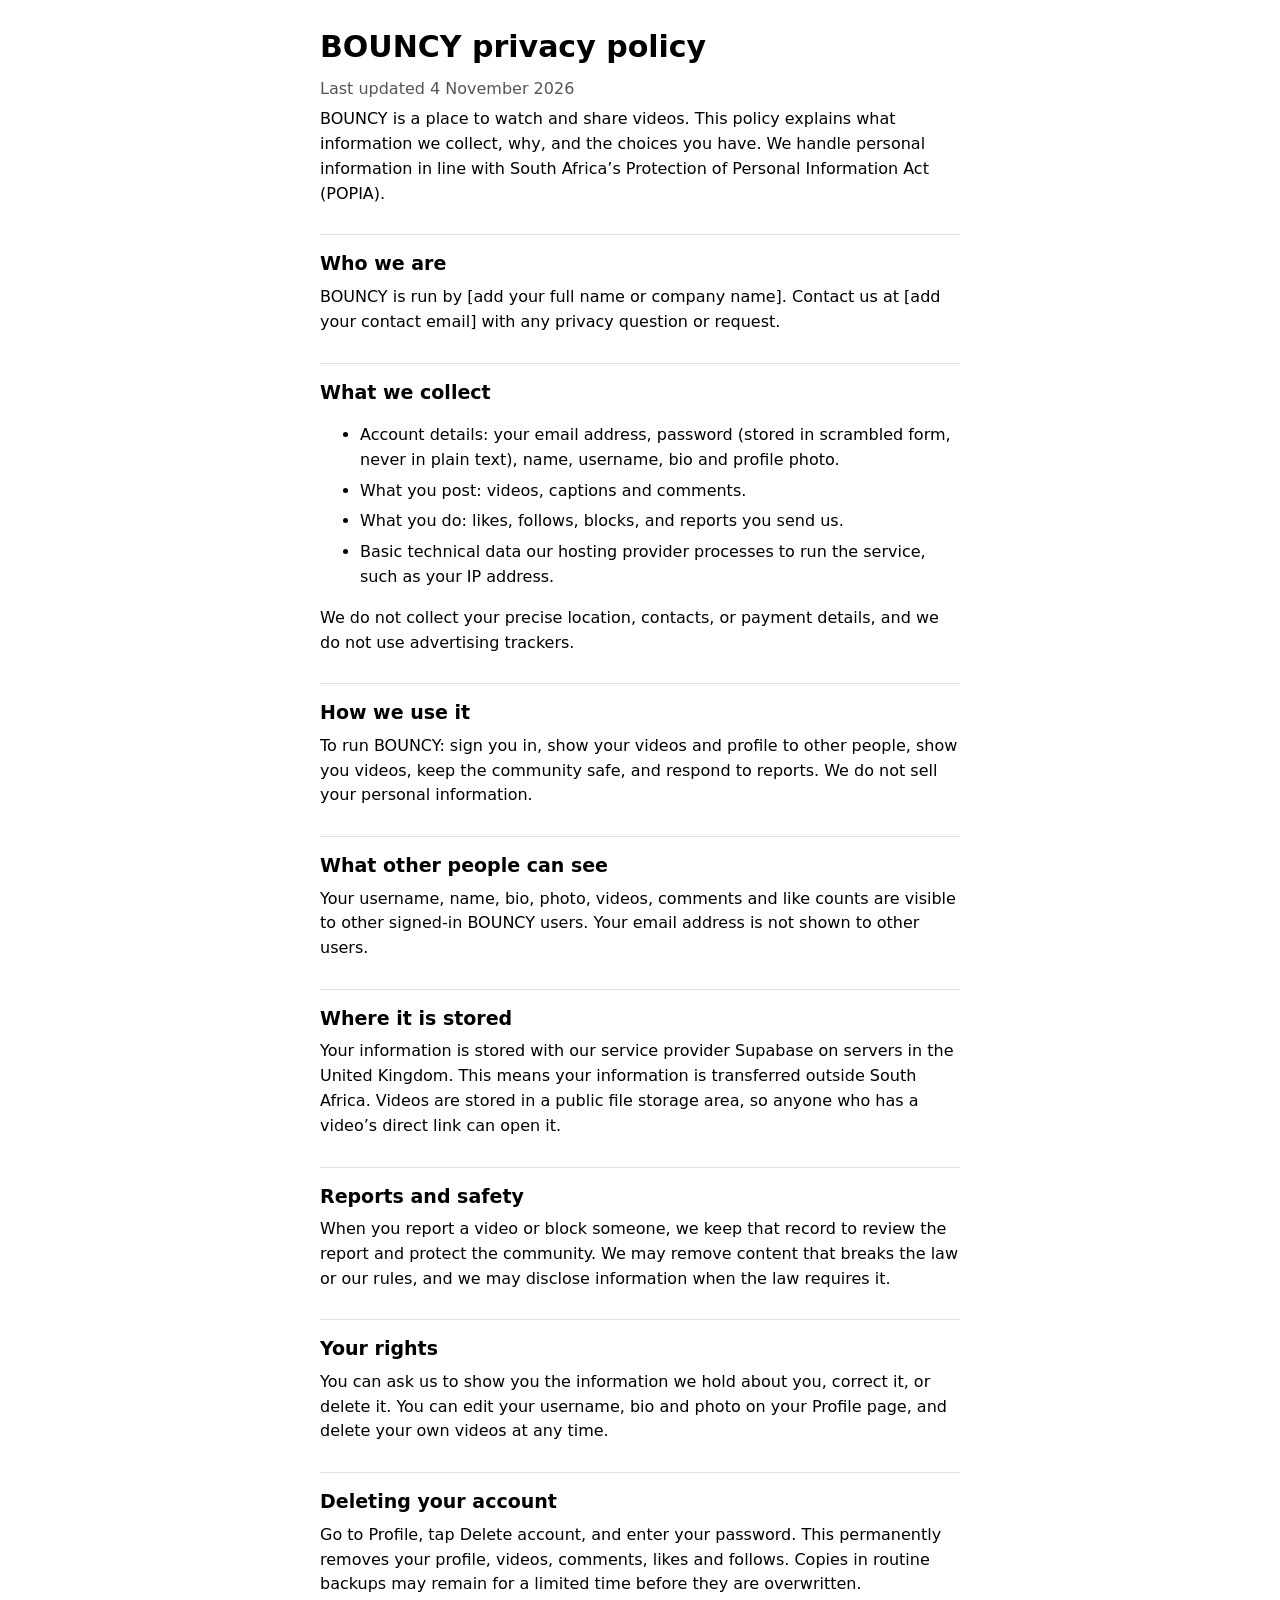
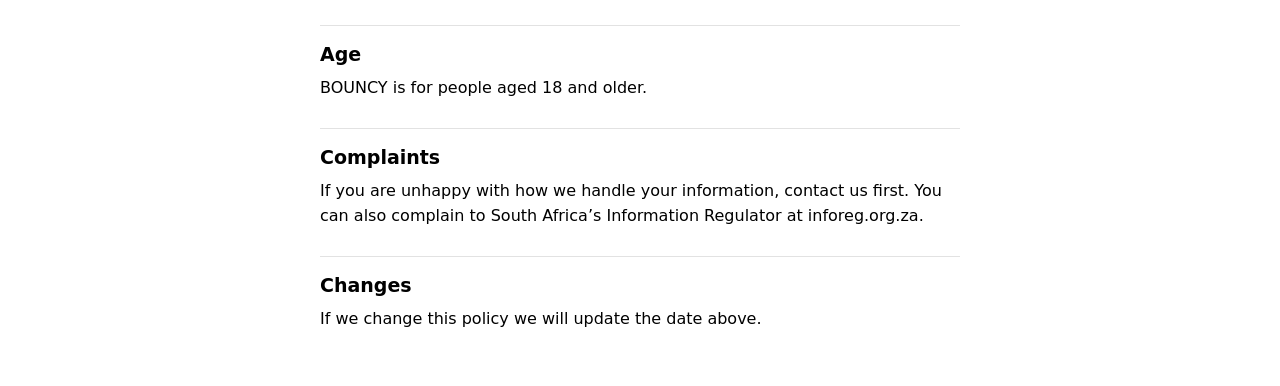
==== privacy.html @ 50d05833 "Create privacy.html" ====
<!DOCTYPE html>
<html lang="en"><head><meta charset="utf-8"><title>BOUNCY privacy policy</title>
<meta name="viewport" content="width=device-width, initial-scale=1, viewport-fit=cover">
<style>
:root{--bg:#000;--fg:#fff;--mute:#a3a3a3;--line:#2b2b2b;box-sizing:border-box;padding-top:env(safe-area-inset-top,0px);padding-bottom:env(safe-area-inset-bottom,0px)}
@media (prefers-color-scheme:light){:root:not([data-theme="dark"]){--bg:#fff;--fg:#000;--mute:#555;--line:#e2e2e2}}
:root[data-theme="light"]{--bg:#fff;--fg:#000;--mute:#555;--line:#e2e2e2}
body{margin:0;background:var(--bg);color:var(--fg);font-family:system-ui,-apple-system,'Segoe UI',Roboto,sans-serif;line-height:1.55}
main{max-width:640px;margin:auto;padding:24px 18px 48px}
h1{font-size:30px;margin:0 0 4px}h2{font-size:19px;margin:28px 0 6px;padding-top:14px;border-top:1px solid var(--line)}
p,li{margin:6px 0}.m{color:var(--mute)}a{color:inherit}
</style></head><body><main>
<h1>BOUNCY privacy policy</h1>
<p class="m">Last updated 4 November 2026</p>
<p>BOUNCY is a place to watch and share videos. This policy explains what information we collect, why, and the choices you have. We handle personal information in line with South Africa’s Protection of Personal Information Act (POPIA).</p>

<h2>Who we are</h2>
<p>BOUNCY is run by [add your full name or company name]. Contact us at [add your contact email] with any privacy question or request.</p>

<h2>What we collect</h2>
<ul>
<li>Account details: your email address, password (stored in scrambled form, never in plain text), name, username, bio and profile photo.</li>
<li>What you post: videos, captions and comments.</li>
<li>What you do: likes, follows, blocks, and reports you send us.</li>
<li>Basic technical data our hosting provider processes to run the service, such as your IP address.</li>
</ul>
<p>We do not collect your precise location, contacts, or payment details, and we do not use advertising trackers.</p>

<h2>How we use it</h2>
<p>To run BOUNCY: sign you in, show your videos and profile to other people, show you videos, keep the community safe, and respond to reports. We do not sell your personal information.</p>

<h2>What other people can see</h2>
<p>Your username, name, bio, photo, videos, comments and like counts are visible to other signed-in BOUNCY users. Your email address is not shown to other users.</p>

<h2>Where it is stored</h2>
<p>Your information is stored with our service provider Supabase on servers in the United Kingdom. This means your information is transferred outside South Africa. Videos are stored in a public file storage area, so anyone who has a video’s direct link can open it.</p>

<h2>Reports and safety</h2>
<p>When you report a video or block someone, we keep that record to review the report and protect the community. We may remove content that breaks the law or our rules, and we may disclose information when the law requires it.</p>

<h2>Your rights</h2>
<p>You can ask us to show you the information we hold about you, correct it, or delete it. You can edit your username, bio and photo on your Profile page, and delete your own videos at any time.</p>

<h2>Deleting your account</h2>
<p>Go to Profile, tap Delete account, and enter your password. This permanently removes your profile, videos, comments, likes and follows. Copies in routine backups may remain for a limited time before they are overwritten.</p>

<h2>Age</h2>
<p>BOUNCY is for people aged 18 and older.</p>

<h2>Complaints</h2>
<p>If you are unhappy with how we handle your information, contact us first. You can also complain to South Africa’s Information Regulator at inforeg.org.za.</p>

<h2>Changes</h2>
<p>If we change this policy we will update the date above.</p>
</main></body></html>
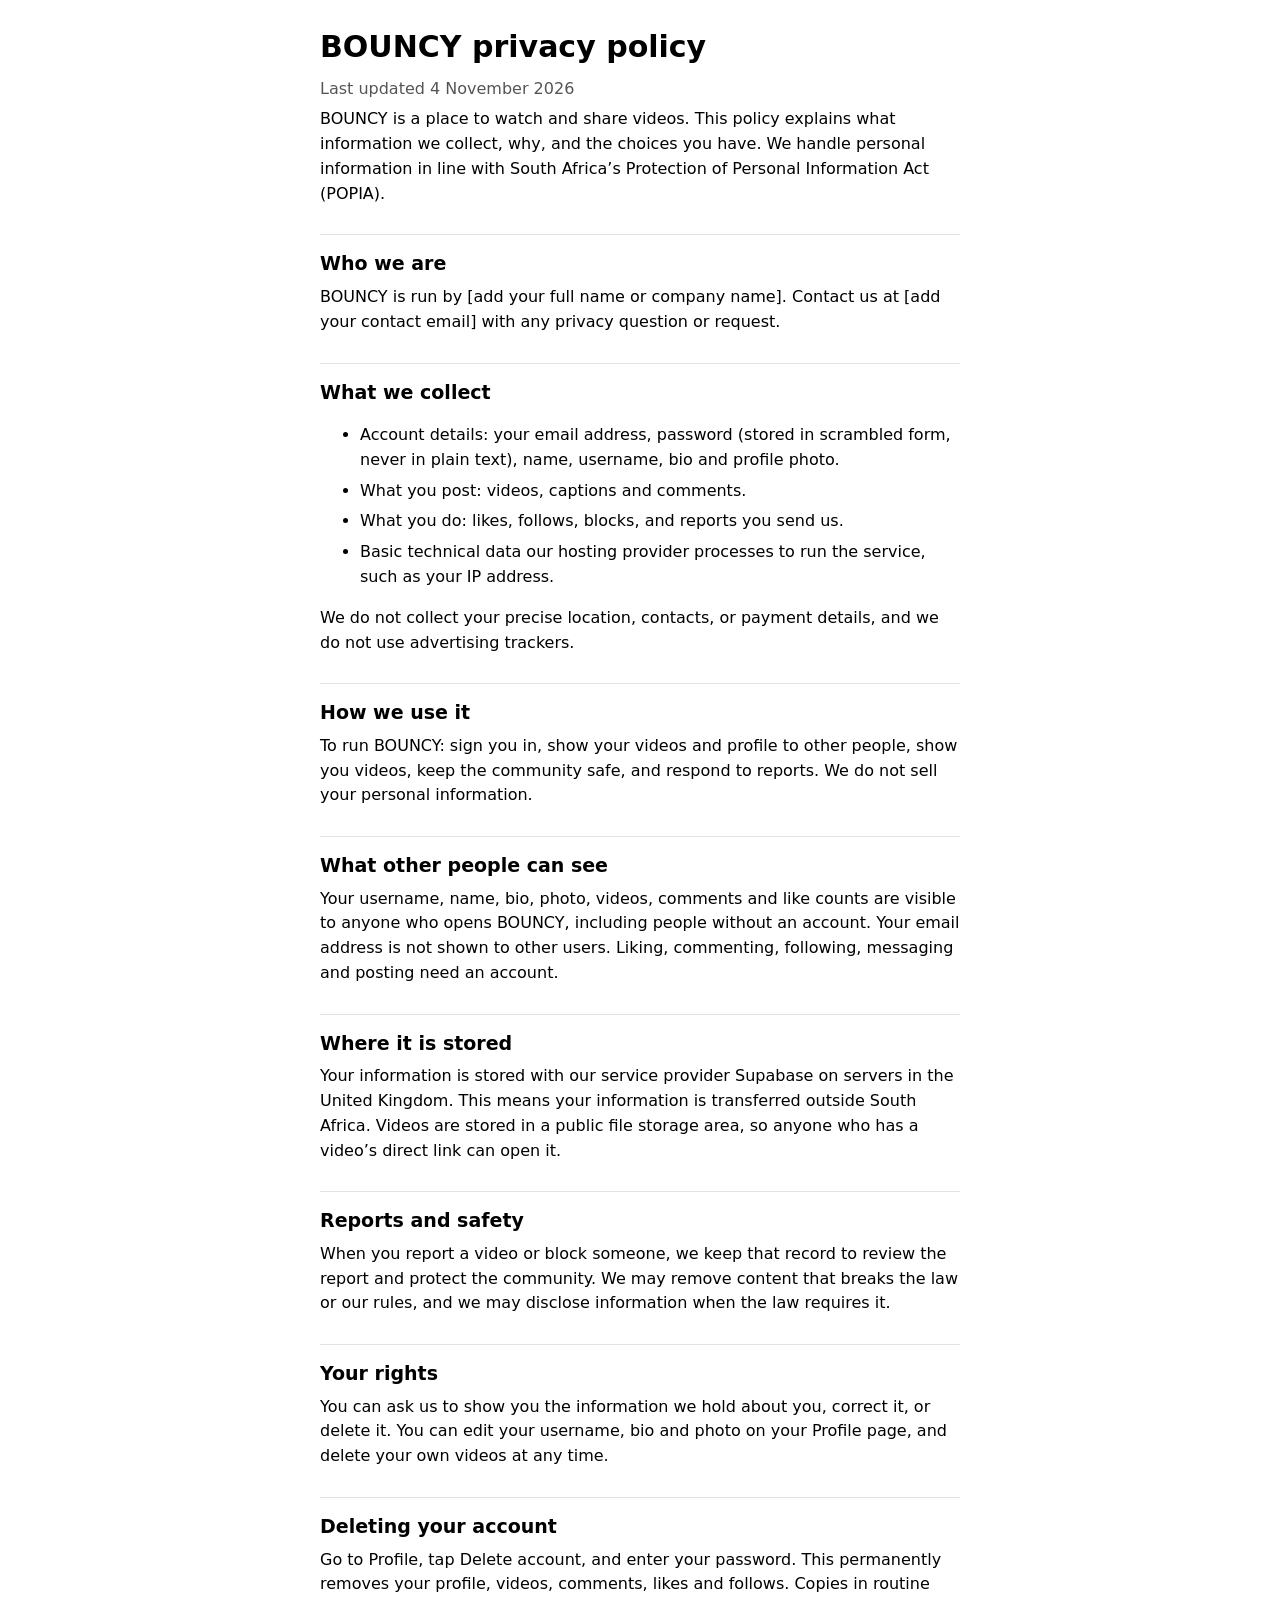
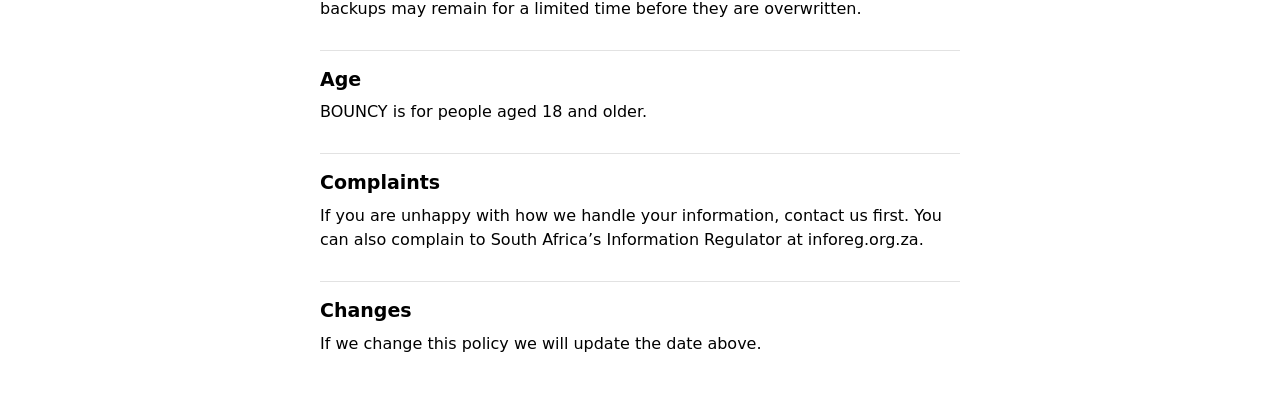
==== commit c1da03bc: "Update privacy.html" ====
--- a/privacy.html
+++ b/privacy.html
@@ -30,7 +30,7 @@
 <p>To run BOUNCY: sign you in, show your videos and profile to other people, show you videos, keep the community safe, and respond to reports. We do not sell your personal information.</p>
 
 <h2>What other people can see</h2>
-<p>Your username, name, bio, photo, videos, comments and like counts are visible to other signed-in BOUNCY users. Your email address is not shown to other users.</p>
+<p>Your username, name, bio, photo, videos, comments and like counts are visible to anyone who opens BOUNCY, including people without an account. Your email address is not shown to other users. Liking, commenting, following, messaging and posting need an account.</p>
 
 <h2>Where it is stored</h2>
 <p>Your information is stored with our service provider Supabase on servers in the United Kingdom. This means your information is transferred outside South Africa. Videos are stored in a public file storage area, so anyone who has a video’s direct link can open it.</p>
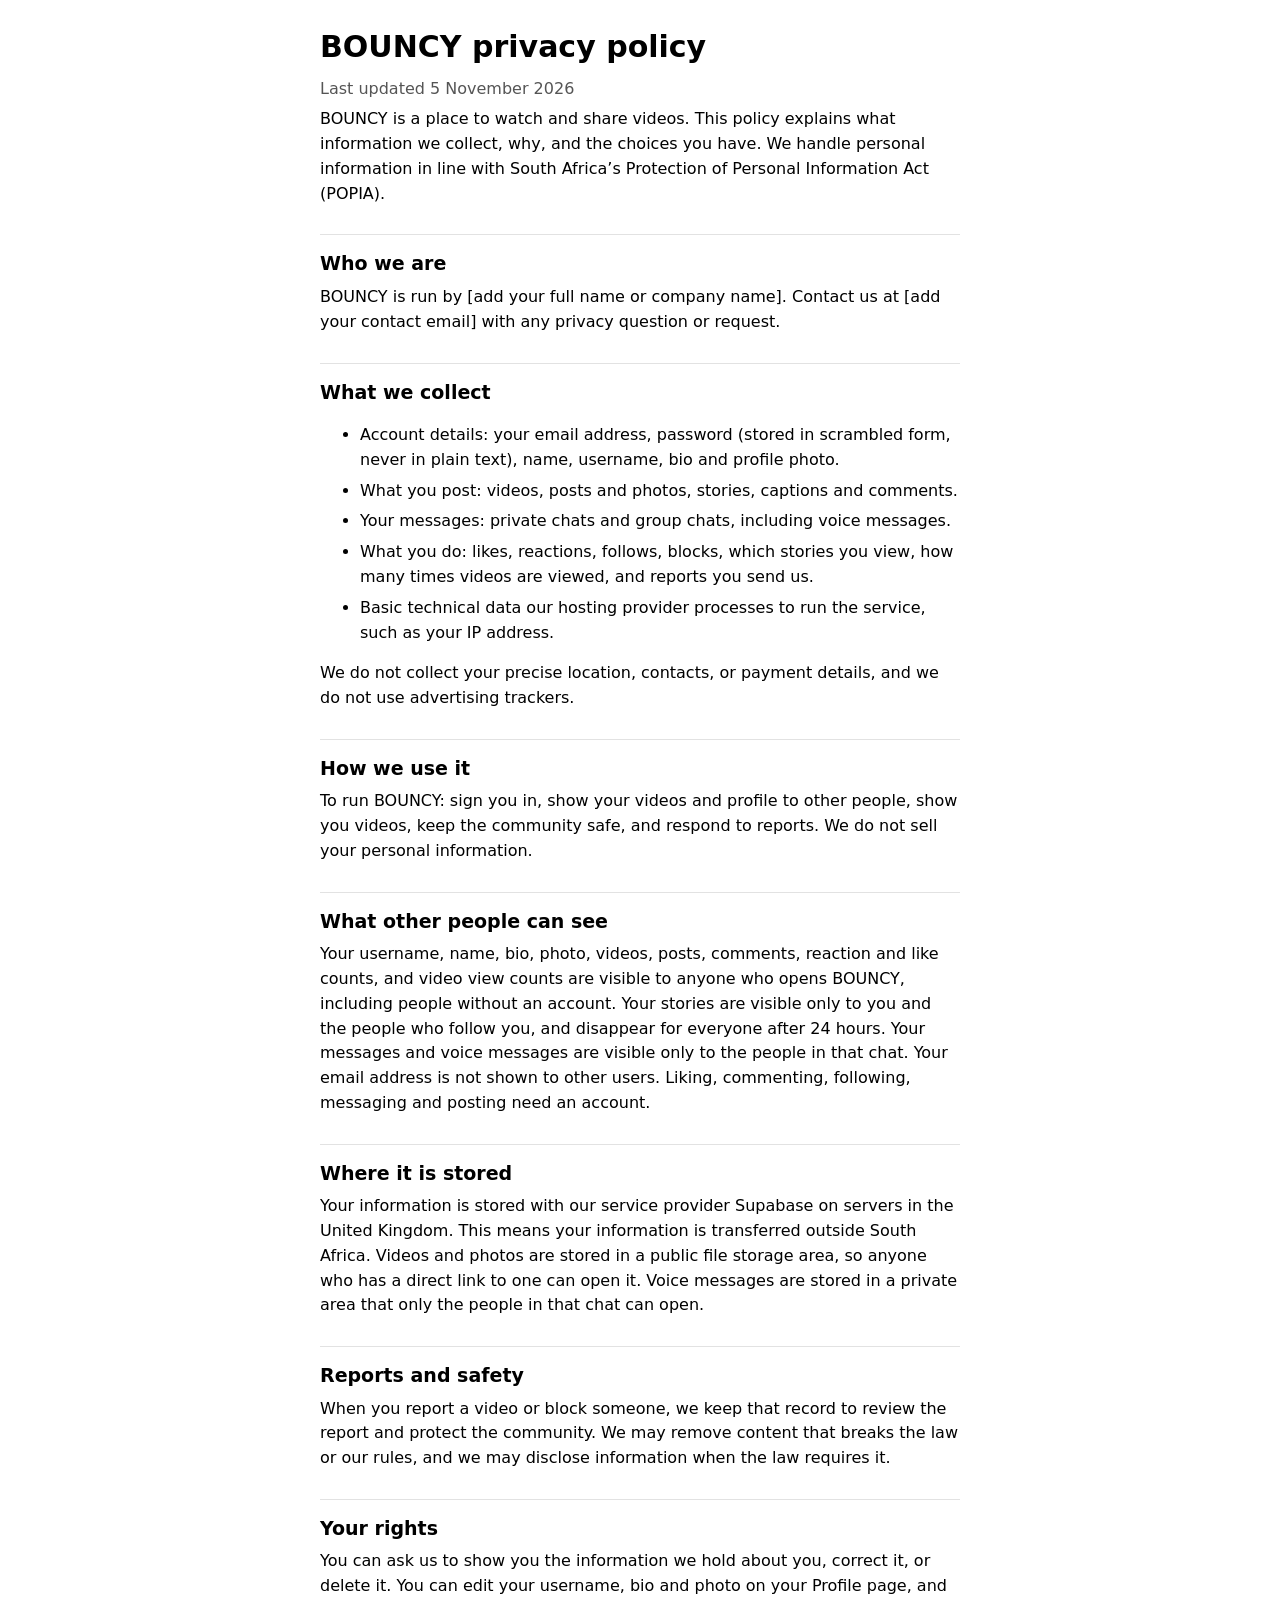
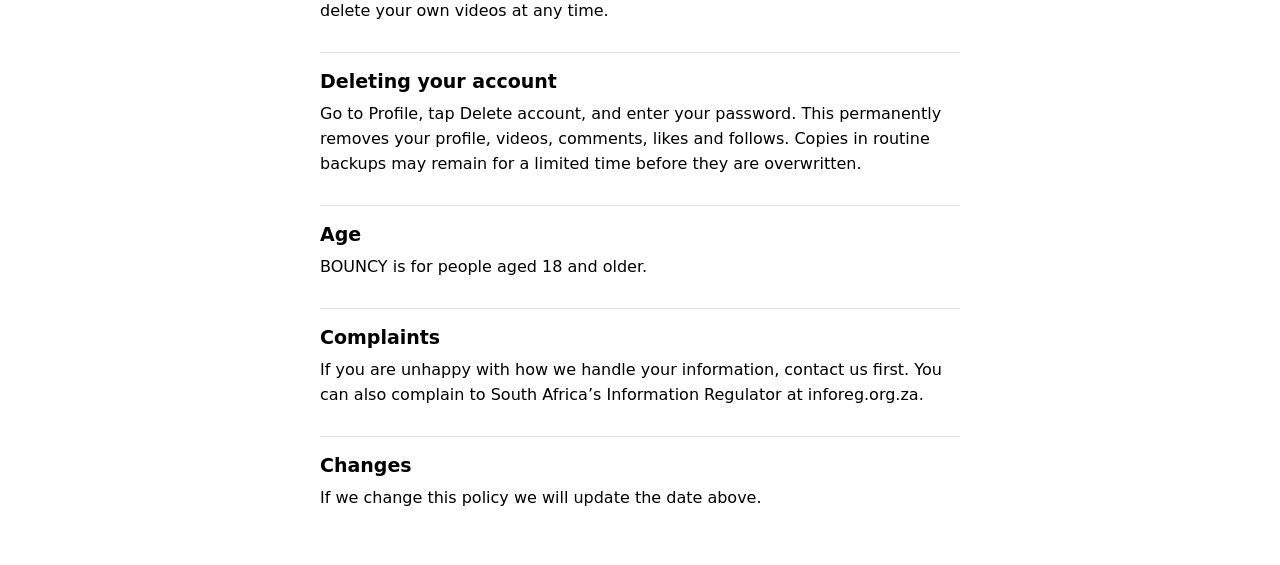
==== commit 198cf87f: "Update privacy.html" ====
--- a/privacy.html
+++ b/privacy.html
@@ -11,7 +11,7 @@
 p,li{margin:6px 0}.m{color:var(--mute)}a{color:inherit}
 </style></head><body><main>
 <h1>BOUNCY privacy policy</h1>
-<p class="m">Last updated 4 November 2026</p>
+<p class="m">Last updated 5 November 2026</p>
 <p>BOUNCY is a place to watch and share videos. This policy explains what information we collect, why, and the choices you have. We handle personal information in line with South Africa’s Protection of Personal Information Act (POPIA).</p>
 
 <h2>Who we are</h2>
@@ -20,8 +20,9 @@
 <h2>What we collect</h2>
 <ul>
 <li>Account details: your email address, password (stored in scrambled form, never in plain text), name, username, bio and profile photo.</li>
-<li>What you post: videos, captions and comments.</li>
-<li>What you do: likes, follows, blocks, and reports you send us.</li>
+<li>What you post: videos, posts and photos, stories, captions and comments.</li>
+<li>Your messages: private chats and group chats, including voice messages.</li>
+<li>What you do: likes, reactions, follows, blocks, which stories you view, how many times videos are viewed, and reports you send us.</li>
 <li>Basic technical data our hosting provider processes to run the service, such as your IP address.</li>
 </ul>
 <p>We do not collect your precise location, contacts, or payment details, and we do not use advertising trackers.</p>
@@ -30,10 +31,10 @@
 <p>To run BOUNCY: sign you in, show your videos and profile to other people, show you videos, keep the community safe, and respond to reports. We do not sell your personal information.</p>
 
 <h2>What other people can see</h2>
-<p>Your username, name, bio, photo, videos, comments and like counts are visible to anyone who opens BOUNCY, including people without an account. Your email address is not shown to other users. Liking, commenting, following, messaging and posting need an account.</p>
+<p>Your username, name, bio, photo, videos, posts, comments, reaction and like counts, and video view counts are visible to anyone who opens BOUNCY, including people without an account. Your stories are visible only to you and the people who follow you, and disappear for everyone after 24 hours. Your messages and voice messages are visible only to the people in that chat. Your email address is not shown to other users. Liking, commenting, following, messaging and posting need an account.</p>
 
 <h2>Where it is stored</h2>
-<p>Your information is stored with our service provider Supabase on servers in the United Kingdom. This means your information is transferred outside South Africa. Videos are stored in a public file storage area, so anyone who has a video’s direct link can open it.</p>
+<p>Your information is stored with our service provider Supabase on servers in the United Kingdom. This means your information is transferred outside South Africa. Videos and photos are stored in a public file storage area, so anyone who has a direct link to one can open it. Voice messages are stored in a private area that only the people in that chat can open.</p>
 
 <h2>Reports and safety</h2>
 <p>When you report a video or block someone, we keep that record to review the report and protect the community. We may remove content that breaks the law or our rules, and we may disclose information when the law requires it.</p>
